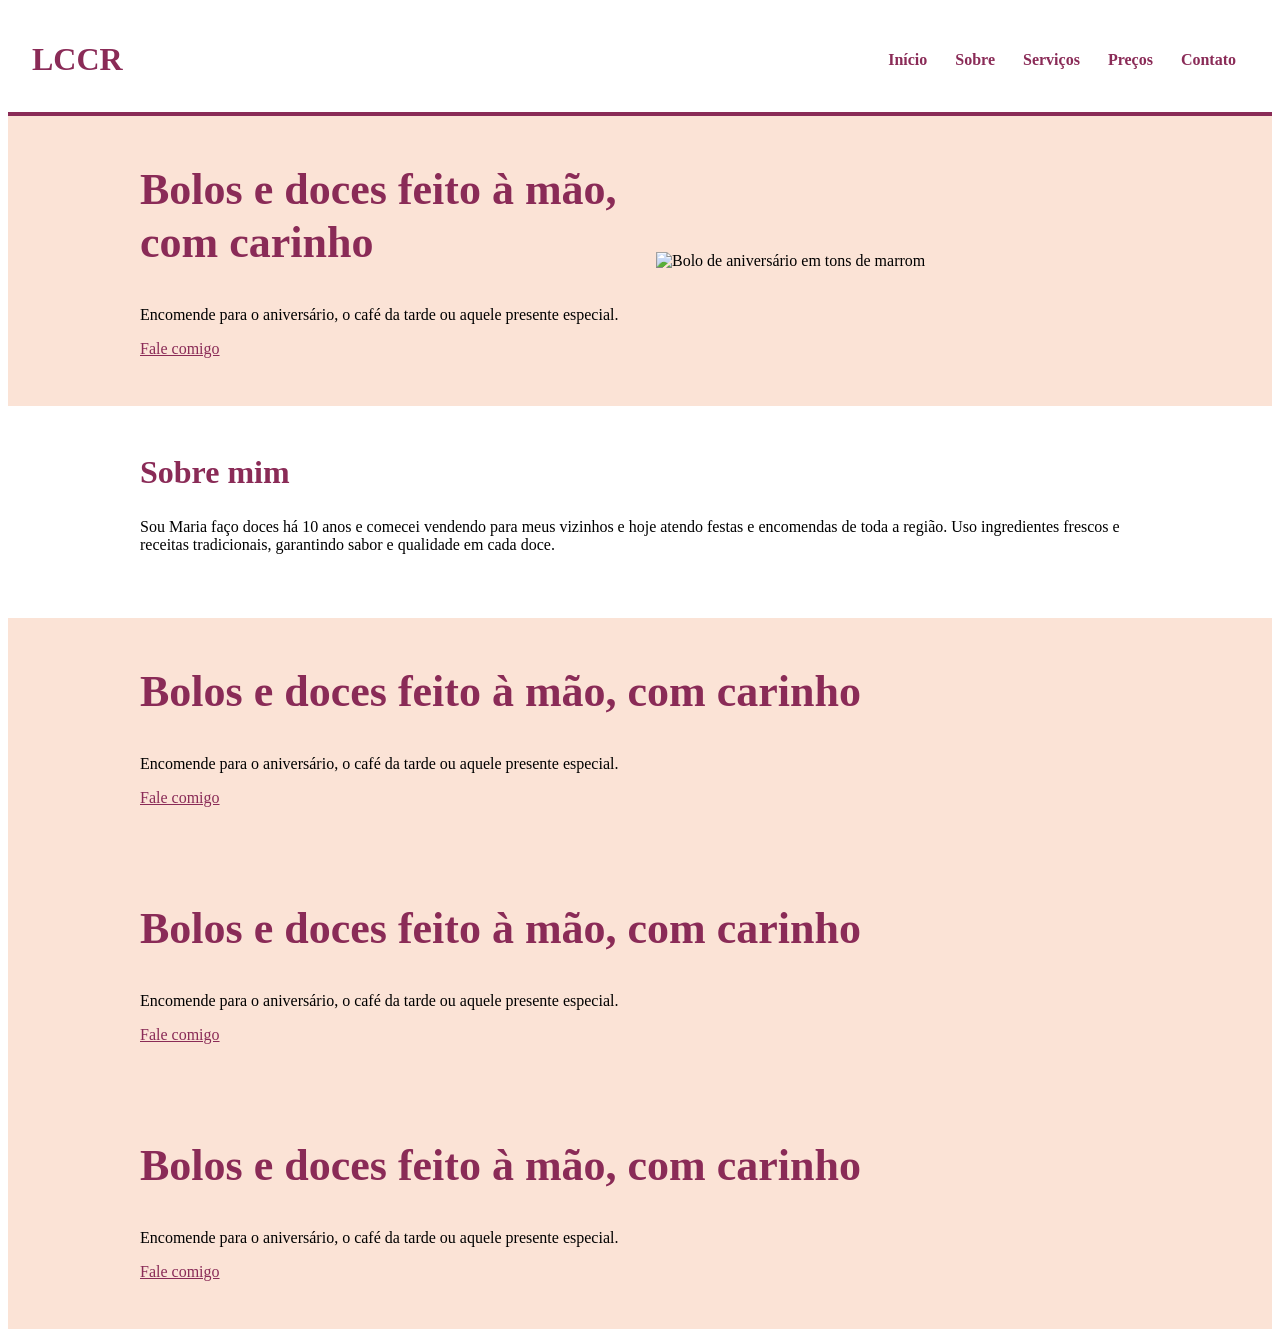
==== CONFEITARIA/doces_Cheyenne.html @ 7fbe3207 "feat: Página Confeitaria" ====
<!DOCTYPE html>
<html lang="pt-BR">
<head>
    <meta charset="UTF-8">
    <meta name="viewport" content="width=device-width, initial-scale=1.0">
    <title>Document</title>
    <link rel="stylesheet" href="style2.css">
</head>
<body>
    <header>
       <h1> LCCR </h1>
        <nav>
            <a href="#home">Início</a>
            <a href="#sobre">Sobre</a>
            <a href="#servicos">Serviços</a>
            <a href="#precos">Preços</a>
            <a href="#contato">Contato</a>
        </nav>
    </header>

    <main>
        <section id="inicio" class="banner">
            <div class="conteudo">
                <div class="banner-texto">
                    <h1>Bolos e doces feito à mão, com carinho</h1>
                    <p>Encomende para o aniversário, o café da tarde ou aquele presente especial.</p>
                    <a class="botao" href="#contato">Fale comigo</a>
                </div>

                <div class="banner-imagem">
                    <img src="/assets/bolo.svg" alt="Bolo de aniversário em tons de marrom" 
                    width="600" height="400"/>
                </div>
            </div>
        </section>

        <section id="sobre">
            <div class="conteudo">
                <h2>Sobre mim</h2>
                <p>
                    Sou Maria faço doces há 10 anos e comecei vendendo para meus vizinhos e hoje atendo festas e encomendas de toda a região.
                    Uso ingredientes frescos e receitas tradicionais, garantindo sabor e qualidade em cada doce. 
                </p>
            </div>
        </section>

        <section id="serviços" class="banner">
            <div class="conteudo">
                <div class="banner-texto">
                    <h1>Bolos e doces feito à mão, com carinho</h1>
                    <p>Encomende para o aniversário, o café da tarde ou aquele presente especial.</p>
                    <a class="botao" href="#contato">Fale comigo</a>
                </div>
            </div>
        </section>

        <section id="preços" class="banner">
            <div class="conteudo">
                <div class="banner-texto">
                    <h1>Bolos e doces feito à mão, com carinho</h1>
                    <p>Encomende para o aniversário, o café da tarde ou aquele presente especial.</p>
                    <a class="botao" href="#contato">Fale comigo</a>
                </div>
            </div>
        </section>

        <section id="contato" class="banner">
            <div class="conteudo">
                <div class="banner-texto">
                    <h1>Bolos e doces feito à mão, com carinho</h1>
                    <p>Encomende para o aniversário, o café da tarde ou aquele presente especial.</p>
                    <a class="botao" href="#contato">Fale comigo</a>
                </div>
            </div>
        </section>

         
    </main>
</body>
</html>
---- CONFEITARIA/style2.css ----
<style>
        /* ---------- AULA 5: tags (cores e fonte da página) ---------- */
        body {
            margin: 0;
            font-family: Arial, Helvetica, sans-serif;
            font-size: 18px;
            line-height: 1.6;
            color: #2b2b2b;
            background-color: #fff7f2;
        }

        h1, h2, h3, .logo {
            font-family: Georgia, "Times New Roman", serif;
            color: #8a2b57;
        }

        h2 {
            font-size: 32px;
            margin-top: 0;
        }

        a {
            color: #8a2b57;
        }

        img {
            max-width: 100%;   /* a imagem nunca passa da largura da tela */
            height: auto;
        }

        section {
            padding: 48px 24px;
        }

        /* guarda o conteúdo num bloco centralizado */
        .conteudo {
            max-width: 1000px;
            margin: 0 auto;
        }

        /* ---------- AULA 5: classes do topo e do banner ---------- */
        header {
            background-color: #ffffff;
            border-bottom: 4px solid #8a2b57;
            padding: 12px 24px;
            display: flex;
            flex-wrap: wrap;
            justify-content: space-between;
            align-items: center;
            gap: 8px;
        }

        .logo {
            font-size: 28px;
            font-weight: bold;
            margin: 0;
        }

        nav a {
            display: inline-block;
            padding: 8px 12px;
            text-decoration: none;
            font-weight: bold;
        }

        nav a:hover {
            background-color: #8a2b57;
            color: #ffffff;
        }

        .banner {
            background-color: #fbe3d6;
        }

        .banner .conteudo {
            display: flex;
            flex-wrap: wrap;
            align-items: center;
            gap: 32px;
        }

        .banner-texto {
            flex: 1 1 320px;
        }

        .banner-imagem {
            flex: 1 1 320px;
        }

        .banner h1 {
            font-size: 44px;
            line-height: 1.2;
            margin-top: 0;
        }
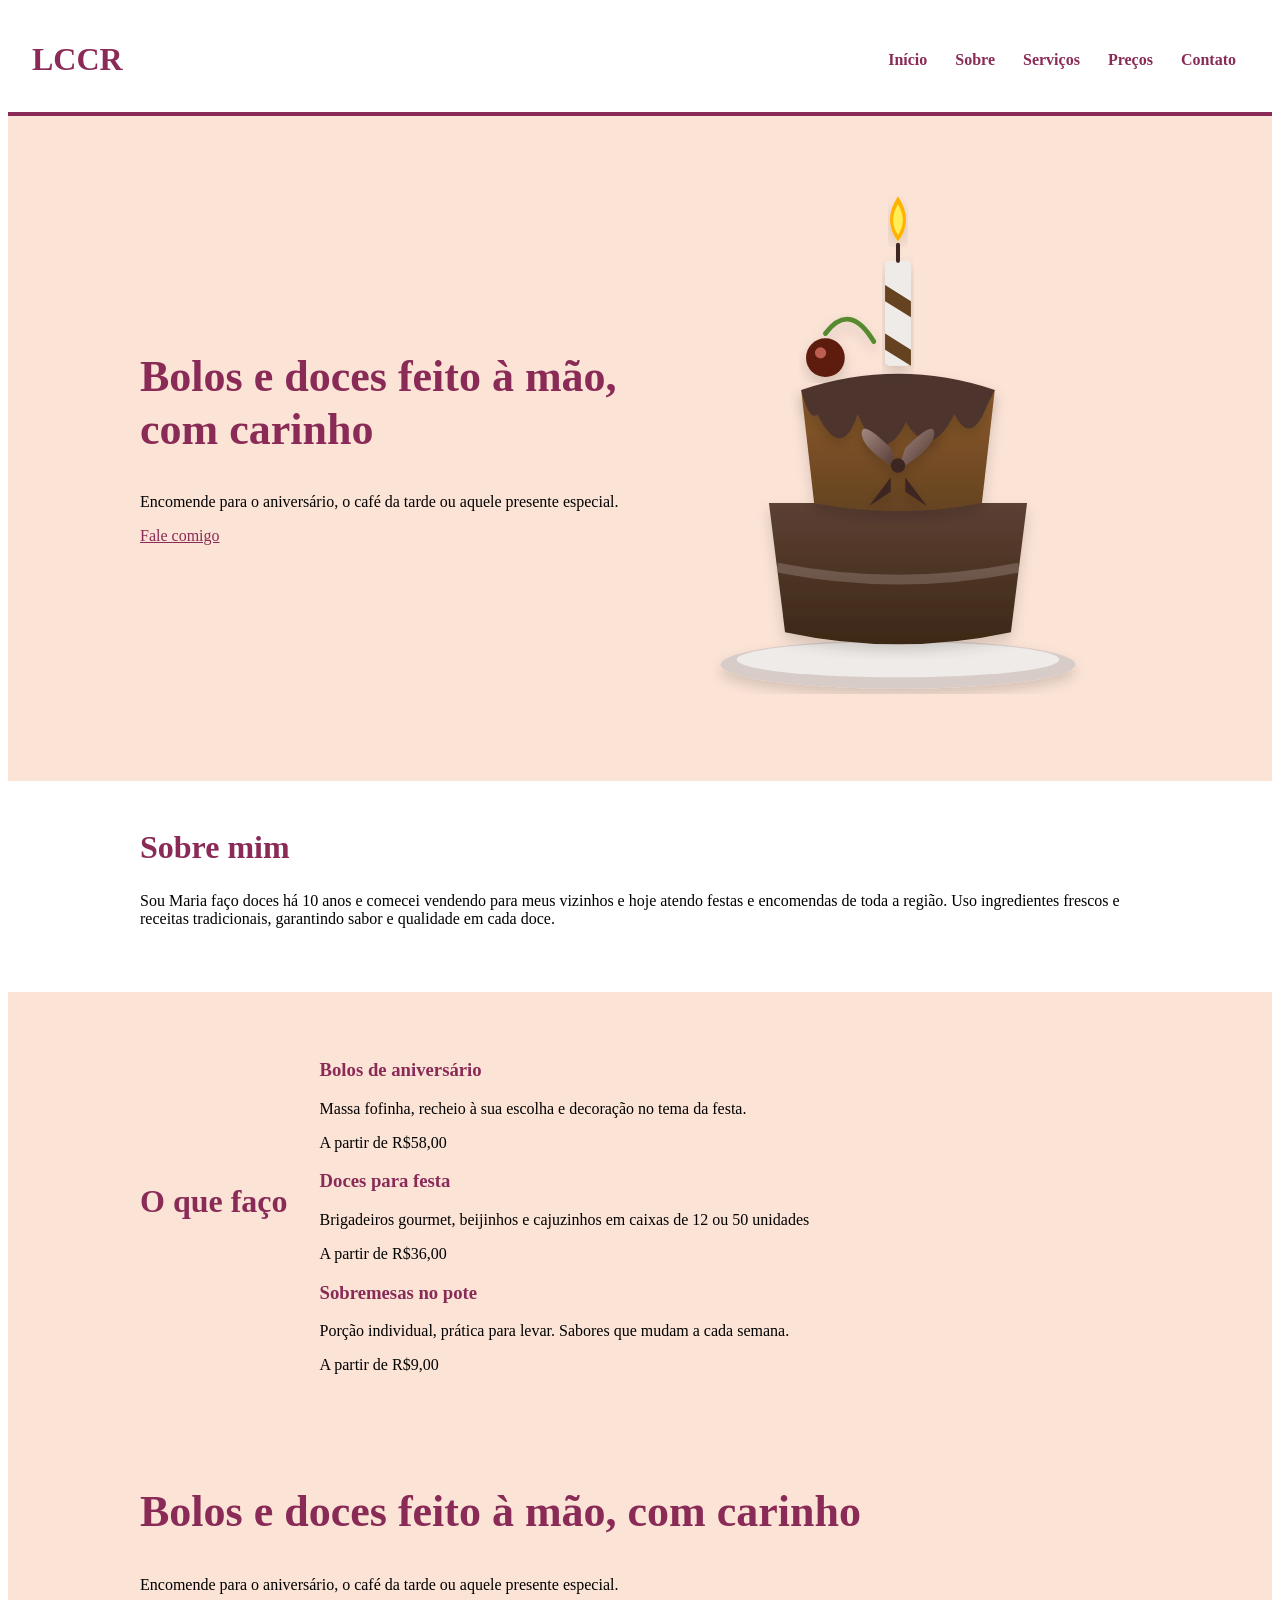
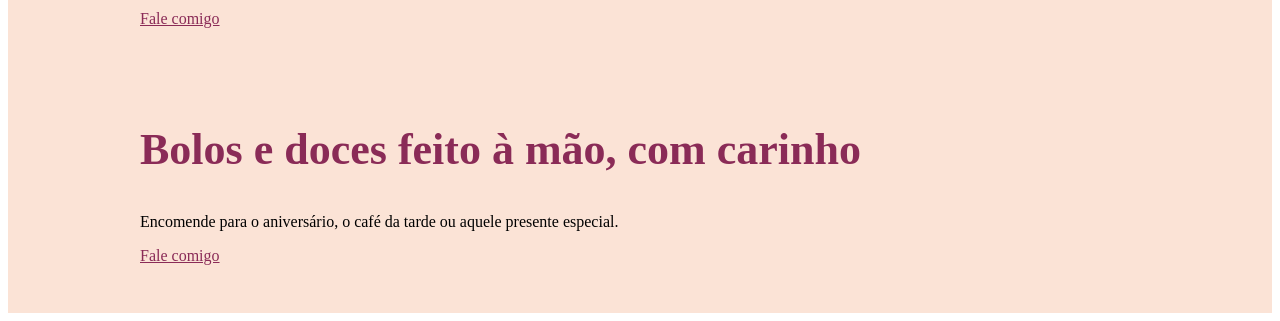
==== commit d4578a6f: "feat: implementação da section servicos" ====
--- a/CONFEITARIA/doces_Cheyenne.html
+++ b/CONFEITARIA/doces_Cheyenne.html
@@ -28,7 +28,7 @@
                 </div>
 
                 <div class="banner-imagem">
-                    <img src="/assets/bolo.svg" alt="Bolo de aniversário em tons de marrom" 
+                    <img src="/CONFEITARIA/assets/bolo.svg" alt="Bolo de aniversário em tons de marrom" 
                     width="600" height="400"/>
                 </div>
             </div>
@@ -46,10 +46,23 @@
 
         <section id="serviços" class="banner">
             <div class="conteudo">
-                <div class="banner-texto">
-                    <h1>Bolos e doces feito à mão, com carinho</h1>
-                    <p>Encomende para o aniversário, o café da tarde ou aquele presente especial.</p>
-                    <a class="botao" href="#contato">Fale comigo</a>
+                <h2>O que faço</h2>
+                <div class="cards">
+                    <article class="card">
+                        <h3>Bolos de aniversário</h3>
+                        <p>Massa fofinha, recheio à sua escolha e decoração no tema da festa.</p>
+                        <p class="card-preço">A partir de R$58,00</p>
+                    </article>
+                    <article class="card">
+                        <h3>Doces para festa</h3>
+                        <p>Brigadeiros gourmet, beijinhos e cajuzinhos em caixas de 12 ou 50 unidades</p>
+                        <p class="card-preço">A partir de R$36,00</p>
+                    </article>
+                    <article class="card">
+                        <h3>Sobremesas no pote</h3>
+                        <p>Porção individual, prática para levar. Sabores que mudam a cada semana.</p>
+                        <p class="card-preço">A partir de R$9,00</p>
+                    </article>
                 </div>
             </div>
         </section>
--- a/CONFEITARIA/style2.css
+++ b/CONFEITARIA/style2.css
@@ -2,11 +2,11 @@
         /* ---------- AULA 5: tags (cores e fonte da página) ---------- */
         body {
             margin: 0;
-            font-family: Arial, Helvetica, sans-serif;
+            font-family: Tahoma, Helvetica, sans-serif;
             font-size: 18px;
             line-height: 1.6;
-            color: #2b2b2b;
-            background-color: #fff7f2;
+            color: #faf9f9;
+            background-color: #d39772;
         }
 
         h1, h2, h3, .logo {
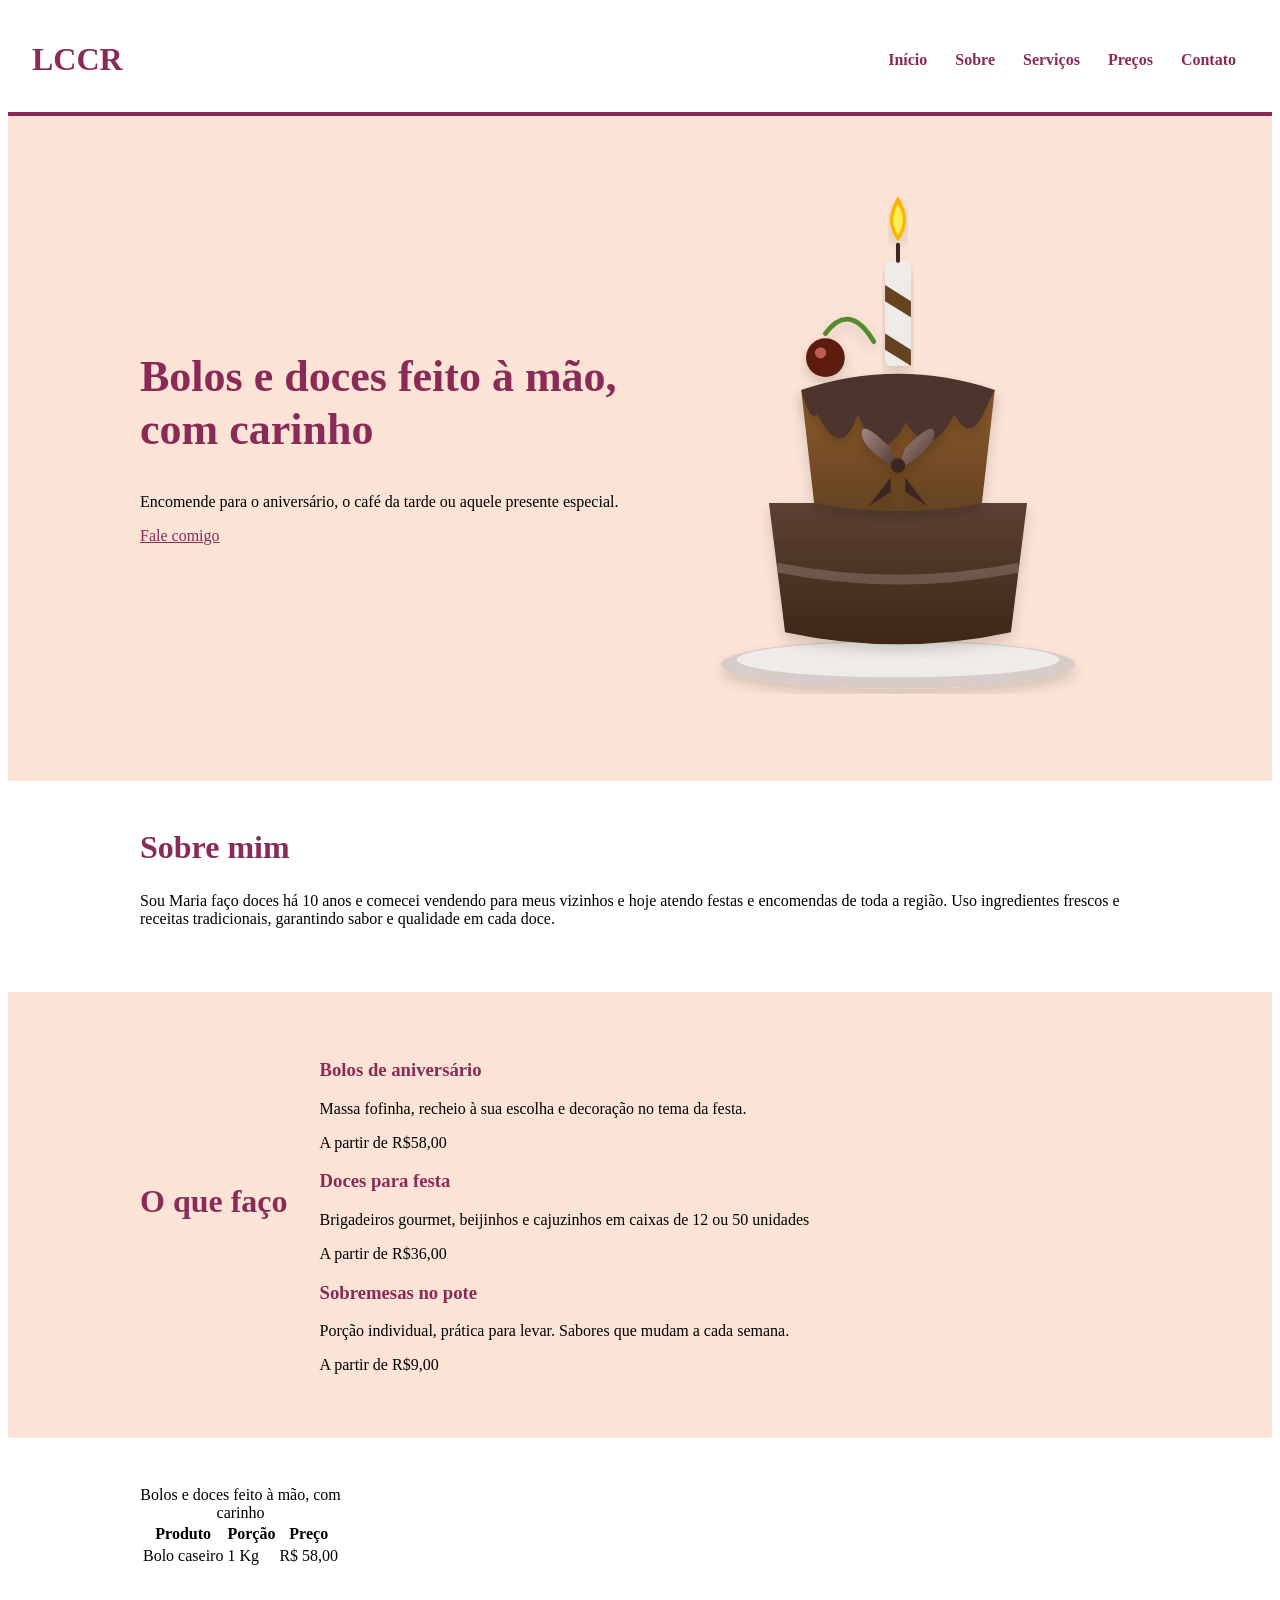
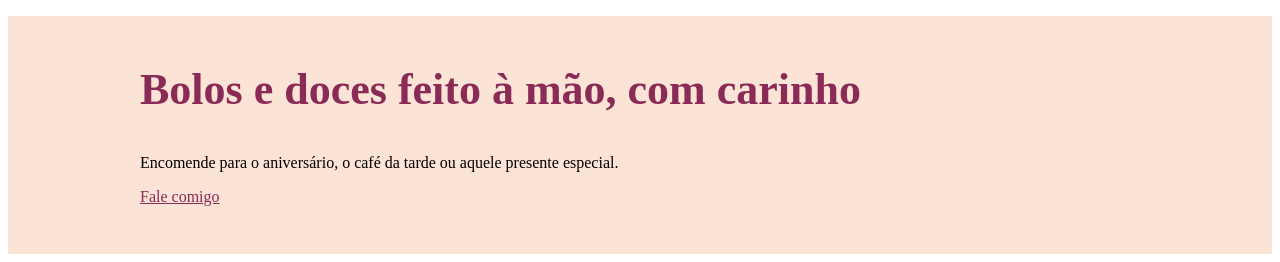
==== commit 4f21c93b: "feat: implementação da section precos" ====
--- a/CONFEITARIA/doces_Cheyenne.html
+++ b/CONFEITARIA/doces_Cheyenne.html
@@ -67,13 +67,25 @@
             </div>
         </section>
 
-        <section id="preços" class="banner">
+        <section id="preços">
             <div class="conteudo">
-                <div class="banner-texto">
-                    <h1>Bolos e doces feito à mão, com carinho</h1>
-                    <p>Encomende para o aniversário, o café da tarde ou aquele presente especial.</p>
-                    <a class="botao" href="#contato">Fale comigo</a>
-                </div>
+                <table class="tabela">
+                    <caption>Bolos e doces feito à mão, com carinho</caption>
+                    <tread>
+                        <tr>
+                            <th scope="col">Produto</th>
+                            <th scope="col">Porção</th>
+                            <th scope="col">Preço</th>
+                        </tr>
+                    </tread>
+                    <tbody>
+                        <tr>
+                            <td>Bolo caseiro</td>
+                            <td>1 Kg</td>
+                            <td>R$ 58,00</td>
+                        </tr>
+                    </tbody>
+                </table>     
             </div>
         </section>
 
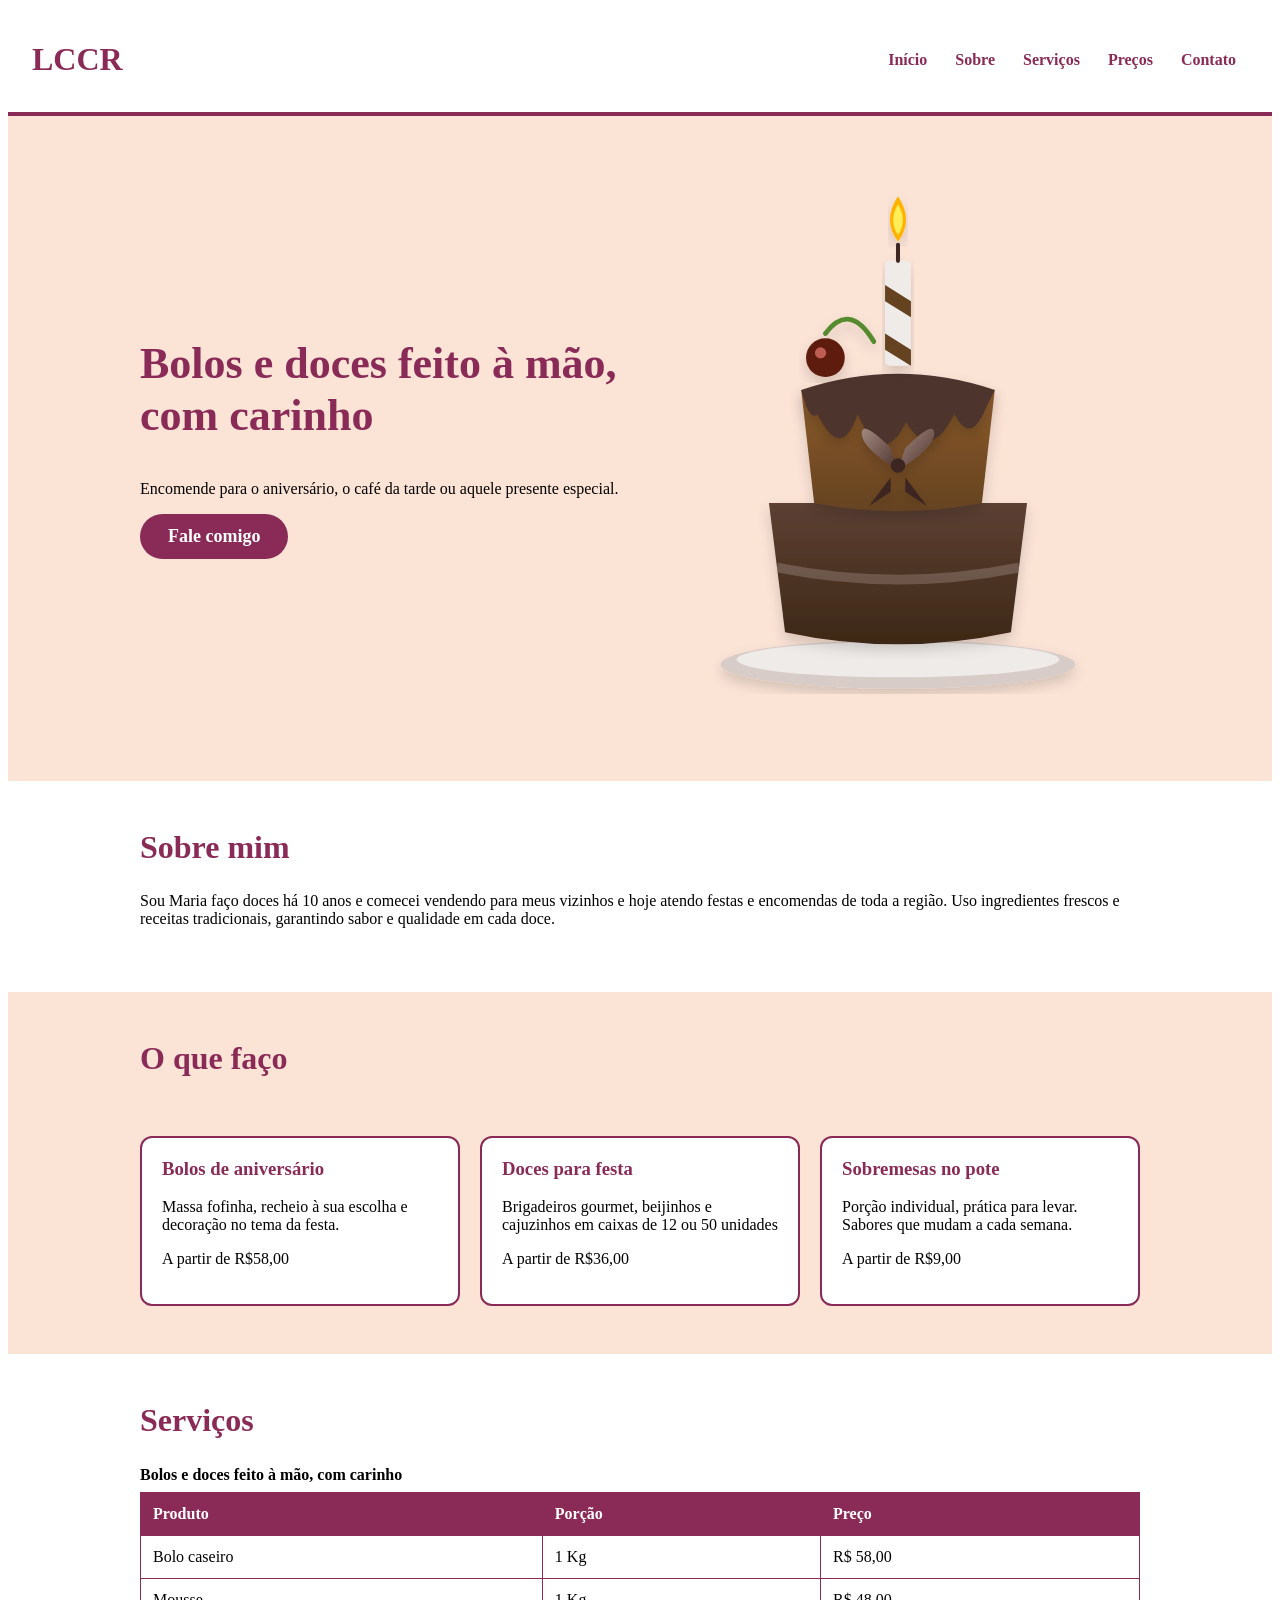
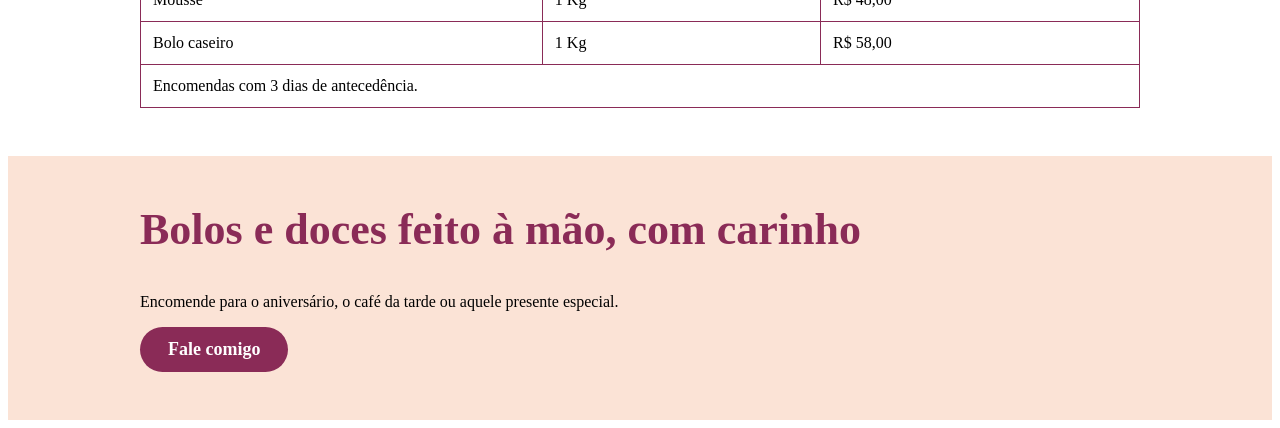
==== commit c32f64e4: "feat: implementação da section preços e css" ====
--- a/CONFEITARIA/doces_Cheyenne.html
+++ b/CONFEITARIA/doces_Cheyenne.html
@@ -69,22 +69,38 @@
 
         <section id="preços">
             <div class="conteudo">
+                <h2>Serviços</h2>
                 <table class="tabela">
                     <caption>Bolos e doces feito à mão, com carinho</caption>
-                    <tread>
+                    <thead>
                         <tr>
                             <th scope="col">Produto</th>
                             <th scope="col">Porção</th>
                             <th scope="col">Preço</th>
                         </tr>
-                    </tread>
+                    </thead>
                     <tbody>
                         <tr>
                             <td>Bolo caseiro</td>
                             <td>1 Kg</td>
                             <td>R$ 58,00</td>
                         </tr>
+                        <tr>
+                            <td>Mousse</td>
+                            <td>1 Kg</td>
+                            <td>R$ 48,00</td>
+                        </tr>
+                        <tr>
+                            <td>Bolo caseiro</td>
+                            <td>1 Kg</td>
+                            <td>R$ 58,00</td>
+                        </tr>
                     </tbody>
+                    <tfoot>
+                        <tr>
+                            <td colspan="3">Encomendas com 3 dias de antecedência.</td>
+                        </tr>
+                    </tfoot>
                 </table>     
             </div>
         </section>
@@ -97,9 +113,7 @@
                     <a class="botao" href="#contato">Fale comigo</a>
                 </div>
             </div>
-        </section>
-
-         
+        </section>         
     </main>
 </body>
 </html>
--- a/CONFEITARIA/style2.css
+++ b/CONFEITARIA/style2.css
@@ -10,7 +10,7 @@
         }
 
         h1, h2, h3, .logo {
-            font-family: Georgia, "Times New Roman", serif;
+            font-family: Georgia, "Tahoma", serif;
             color: #8a2b57;
         }
 
@@ -91,4 +91,77 @@
             font-size: 44px;
             line-height: 1.2;
             margin-top: 0;
+        }
+
+        .botao {
+            display: inline-block;
+            background-color: #8a2b57;
+            color: #ffffff;
+            padding: 12px 28px;
+            border-radius: 30px;
+            text-decoration: none;
+            font-weight: bold;
+            border: none;
+            font-size: 18px;
+            cursor: pointer;
+        }
+
+        .botao:hover {
+            background-color: #5e1a3b;
+        }
+
+        .cards {
+            display: flex;
+            flex-wrap: wrap;
+            gap: 20px;
+        }
+
+        .card {
+            flex: 1 1 250px;
+            background-color: #ffffff;
+            border: 2px solid #8a2b57;
+            border-radius: 12px;
+            padding: 20px;
+        }
+
+        .card h3 {
+            margin-top: 0;
+        }
+
+        .card-preco {
+            font-weight: bold;
+            color: #8a2b57;
+        }
+
+        /* ---------- AULA 6: tabela de preços ---------- */
+        .tabela {
+            width: 100%;
+            border-collapse: collapse;
+            background-color: #ffffff;
+        }
+
+        .tabela th {
+            background-color: #8a2b57;
+            color: #ffffff;
+            text-align: left;
+        }
+
+        .tabela th,
+        .tabela td {
+            padding: 12px;
+            border: 1px solid #8a2b57;
+        }
+
+        .tabela td:last-child {
+            white-space: nowrap;   /* o preço não quebra de linha */
+        }
+
+        .tabela tbody tr:hover {
+            background-color: #fbe3d6;
+        }
+
+        .tabela caption {
+            text-align: left;
+            padding-bottom: 8px;
+            font-weight: bold;
         }
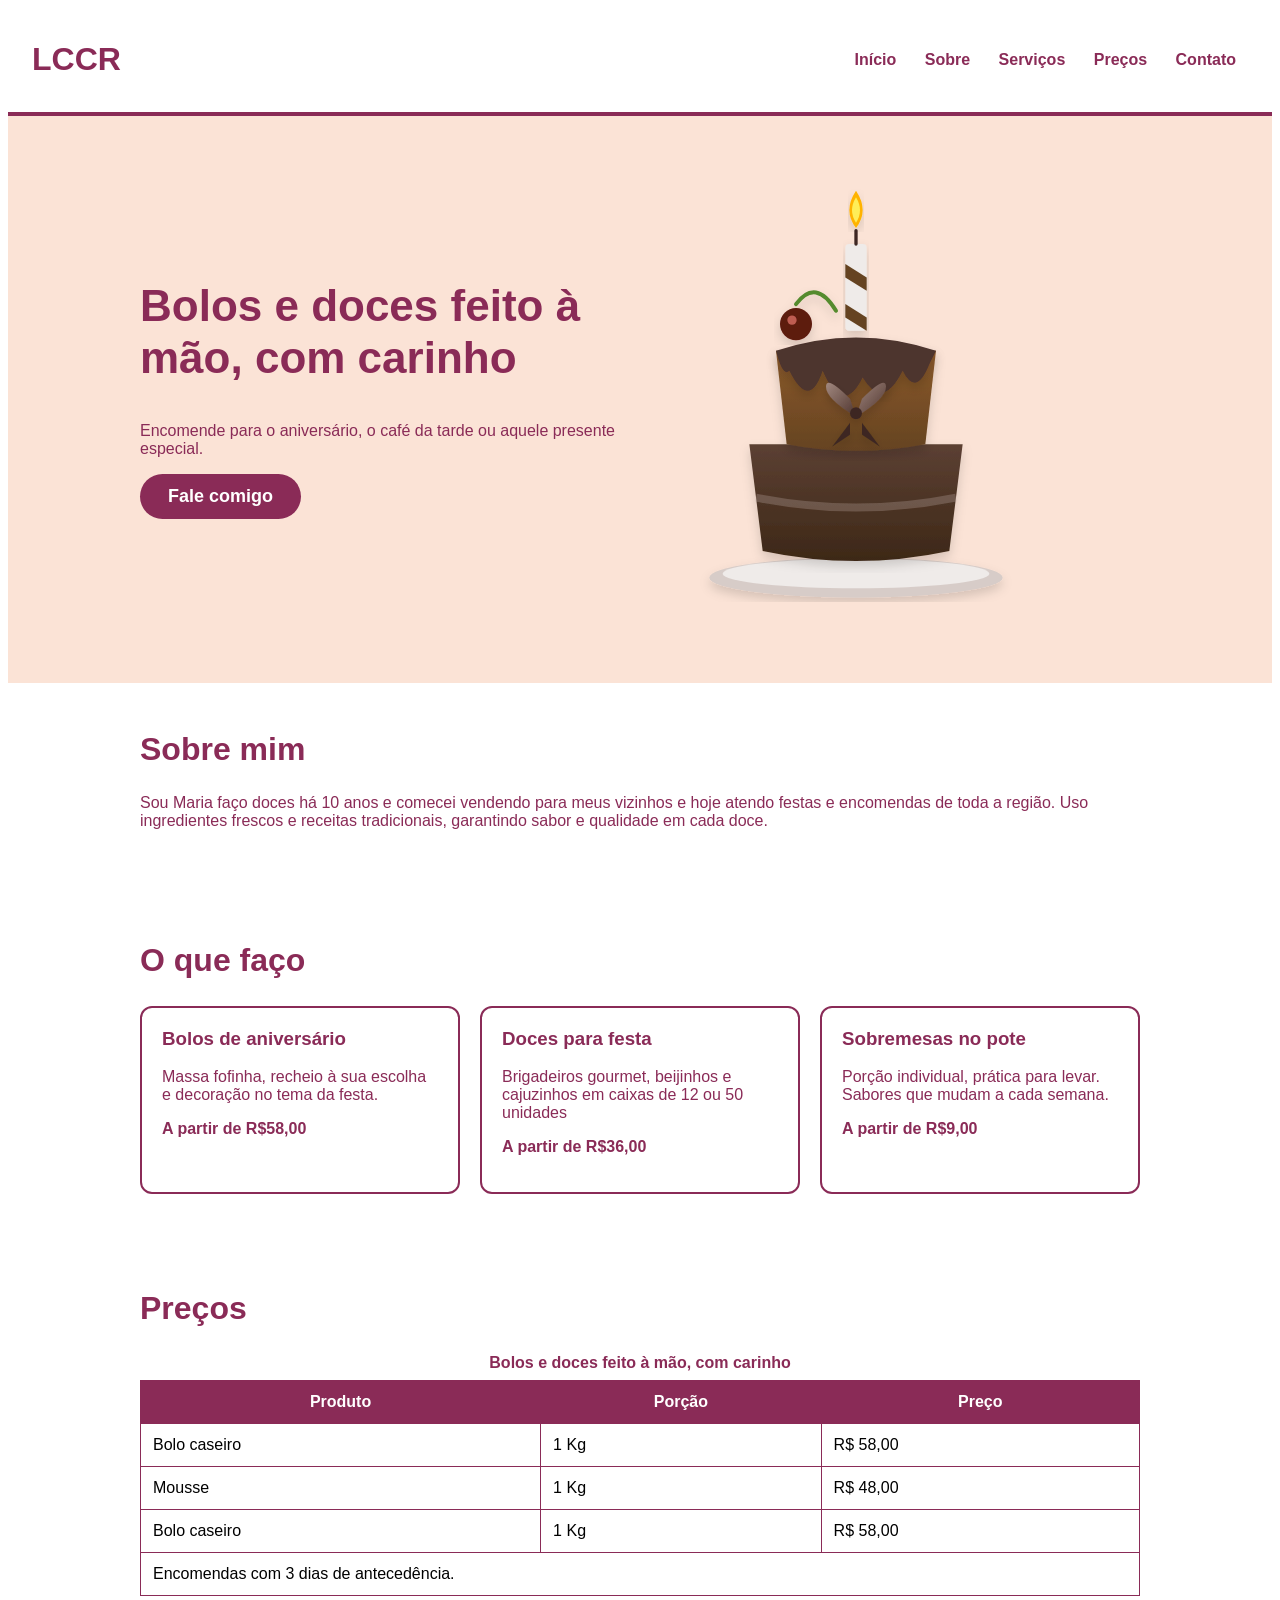
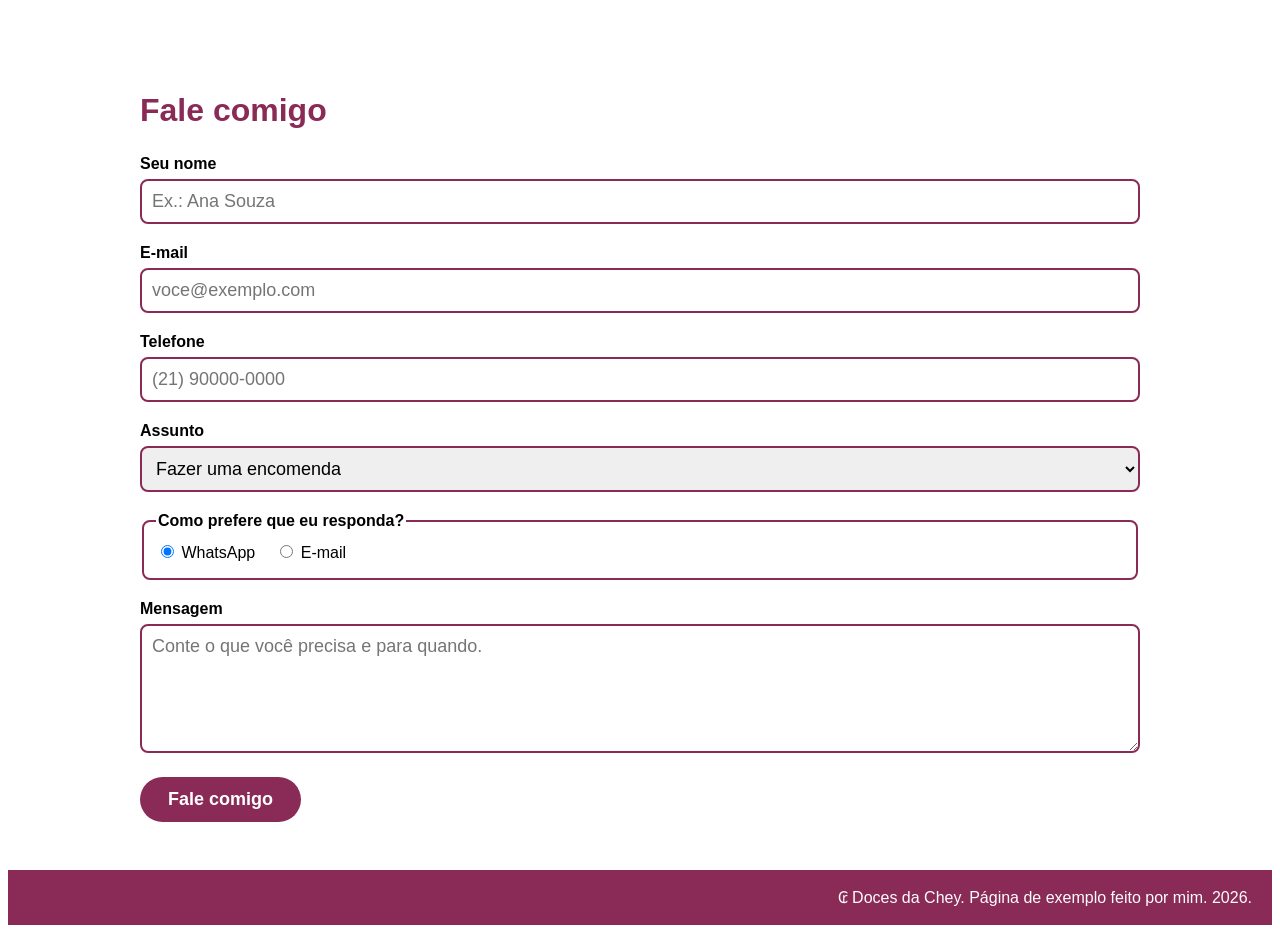
==== commit 3db16d6b: "feat: Finalizando pagina em html" ====
--- a/CONFEITARIA/doces_Cheyenne.html
+++ b/CONFEITARIA/doces_Cheyenne.html
@@ -1,14 +1,16 @@
 <!DOCTYPE html>
 <html lang="pt-BR">
+
 <head>
     <meta charset="UTF-8">
     <meta name="viewport" content="width=device-width, initial-scale=1.0">
     <title>Document</title>
     <link rel="stylesheet" href="style2.css">
 </head>
+
 <body>
     <header>
-       <h1> LCCR </h1>
+        <h1> LCCR </h1>
         <nav>
             <a href="#home">Início</a>
             <a href="#sobre">Sobre</a>
@@ -28,8 +30,8 @@
                 </div>
 
                 <div class="banner-imagem">
-                    <img src="/CONFEITARIA/assets/bolo.svg" alt="Bolo de aniversário em tons de marrom" 
-                    width="600" height="400"/>
+                    <img src="/CONFEITARIA/assets/bolo.svg" alt="Bolo de aniversário em tons de marrom" width="400"
+                        height="400">
                 </div>
             </div>
         </section>
@@ -38,38 +40,39 @@
             <div class="conteudo">
                 <h2>Sobre mim</h2>
                 <p>
-                    Sou Maria faço doces há 10 anos e comecei vendendo para meus vizinhos e hoje atendo festas e encomendas de toda a região.
-                    Uso ingredientes frescos e receitas tradicionais, garantindo sabor e qualidade em cada doce. 
+                    Sou Maria faço doces há 10 anos e comecei vendendo para meus vizinhos e hoje atendo festas e
+                    encomendas de toda a região.
+                    Uso ingredientes frescos e receitas tradicionais, garantindo sabor e qualidade em cada doce.
                 </p>
             </div>
         </section>
 
-        <section id="serviços" class="banner">
+        <section id="servicos">
             <div class="conteudo">
                 <h2>O que faço</h2>
                 <div class="cards">
                     <article class="card">
                         <h3>Bolos de aniversário</h3>
                         <p>Massa fofinha, recheio à sua escolha e decoração no tema da festa.</p>
-                        <p class="card-preço">A partir de R$58,00</p>
+                        <p class="card-preco">A partir de R$58,00</p>
                     </article>
                     <article class="card">
                         <h3>Doces para festa</h3>
                         <p>Brigadeiros gourmet, beijinhos e cajuzinhos em caixas de 12 ou 50 unidades</p>
-                        <p class="card-preço">A partir de R$36,00</p>
+                        <p class="card-preco">A partir de R$36,00</p>
                     </article>
                     <article class="card">
                         <h3>Sobremesas no pote</h3>
                         <p>Porção individual, prática para levar. Sabores que mudam a cada semana.</p>
-                        <p class="card-preço">A partir de R$9,00</p>
+                        <p class="card-preco">A partir de R$9,00</p>
                     </article>
                 </div>
             </div>
         </section>
 
-        <section id="preços">
+        <section id="precos">
             <div class="conteudo">
-                <h2>Serviços</h2>
+                <h2>Preços</h2>
                 <table class="tabela">
                     <caption>Bolos e doces feito à mão, com carinho</caption>
                     <thead>
@@ -101,19 +104,54 @@
                             <td colspan="3">Encomendas com 3 dias de antecedência.</td>
                         </tr>
                     </tfoot>
-                </table>     
+                </table>
             </div>
         </section>
 
-        <section id="contato" class="banner">
+        <section id="contato" class="contato">
             <div class="conteudo">
-                <div class="banner-texto">
-                    <h1>Bolos e doces feito à mão, com carinho</h1>
-                    <p>Encomende para o aniversário, o café da tarde ou aquele presente especial.</p>
+                <h2>Fale comigo</h2>
+                <form action="#" method="get">
+                    <div class="campo">
+                        <label for="nome">Seu nome</label>
+                        <input type="text" id="nome" name="nome" placeholder="Ex.: Ana Souza" required>
+                    </div>
+                    <div class="campo">
+                        <label for="email">E-mail</label>
+                        <input type="email" id="email" name="email" placeholder="voce@exemplo.com" required>
+                    </div>
+                    <div class="campo">
+                        <label for="telefone">Telefone</label>
+                        <input type="tel" id="telefone" name="telefone" placeholder="(21) 90000-0000">
+                    </div>
+                    <div class="campo">
+                        <label for="assunto">Assunto</label>
+                        <select id="assunto" name="assunto">
+                            <option value="encomenda">Fazer uma encomenda</option>
+                            <option value="orcamento">Pedir um orçamento</option>
+                            <option value="duvida">Tirar uma dúvida</option>
+                        </select>
+                    </div>
+
+                    <fieldset class="campo">
+                        <legend>Como prefere que eu responda?</legend>
+                        <label class="opcao"><input type="radio" name="resposta" value="whatsapp" checked>
+                            WhatsApp</label>
+                        <label class="opcao"><input type="radio" name="resposta" value="email"> E-mail</label>
+                    </fieldset>
+
+                    <div class="campo">
+                        <label for="mensagem">Mensagem</label>
+                        <textarea id="mensagem" name="mensagem" rows="5"
+                            placeholder="Conte o que você precisa e para quando."></textarea>
+                    </div>
                     <a class="botao" href="#contato">Fale comigo</a>
-                </div>
             </div>
-        </section>         
+        </section>
     </main>
+    <footer>
+        <p>₢ Doces da Chey. Página de exemplo feito por mim. 2026.</p>
+    </footer>
 </body>
+
 </html>
--- a/CONFEITARIA/style2.css
+++ b/CONFEITARIA/style2.css
@@ -2,15 +2,15 @@
         /* ---------- AULA 5: tags (cores e fonte da página) ---------- */
         body {
             margin: 0;
-            font-family: Tahoma, Helvetica, sans-serif;
+            font-family: 'Segoe UI', Tahoma, Geneva, Verdana, sans-serif;
             font-size: 18px;
             line-height: 1.6;
             color: #faf9f9;
             background-color: #d39772;
         }
 
-        h1, h2, h3, .logo {
-            font-family: Georgia, "Tahoma", serif;
+        p, h1, h2, h3, .logo {
+            font-family: 'Segoe UI', Tahoma, Geneva, Verdana, sans-serif;
             color: #8a2b57;
         }
 
@@ -30,6 +30,7 @@
 
         section {
             padding: 48px 24px;
+        
         }
 
         /* guarda o conteúdo num bloco centralizado */
@@ -40,6 +41,7 @@
 
         /* ---------- AULA 5: classes do topo e do banner ---------- */
         header {
+            font-family: 'Segoe UI', Tahoma, Geneva, Verdana, sans-serif;
             background-color: #ffffff;
             border-bottom: 4px solid #8a2b57;
             padding: 12px 24px;
@@ -100,6 +102,7 @@
             padding: 12px 28px;
             border-radius: 30px;
             text-decoration: none;
+            font-family: 'Segoe UI', Tahoma, Geneva, Verdana, sans-serif;
             font-weight: bold;
             border: none;
             font-size: 18px;
@@ -135,15 +138,17 @@
 
         /* ---------- AULA 6: tabela de preços ---------- */
         .tabela {
+            font-family: 'Segoe UI', Tahoma, Geneva, Verdana, sans-serif;
             width: 100%;
             border-collapse: collapse;
             background-color: #ffffff;
         }
 
         .tabela th {
+            font-family: 'Segoe UI', Tahoma, Geneva, Verdana, sans-serif;
             background-color: #8a2b57;
             color: #ffffff;
-            text-align: left;
+            text-align: center;
         }
 
         .tabela th,
@@ -161,7 +166,69 @@
         }
 
         .tabela caption {
-            text-align: left;
+            font-family: Verdana, Geneva, Tahoma, sans-serif;
+            text-align: center;
             padding-bottom: 8px;
             font-weight: bold;
-        }+            color: #8a2b57;
+        }
+        .campo {
+            margin-bottom: 20px;
+        }
+
+        .campo label, legend 
+        {
+            display: block;
+            font-family: 'Segoe UI', Tahoma, Geneva, Verdana, sans-serif;
+            font-weight: bold;
+            margin-bottom: 6px;
+        }
+
+        .campo input[type="text"],
+        .campo input[type="email"],
+        .campo input[type="tel"],
+        .campo select,
+        .campo textarea {
+            width: 100%;
+            box-sizing: border-box;
+            padding: 10px;
+            font-size: 18px;
+            border: 2px solid #8a2b57;
+            border-radius: 8px;
+            font-family: 'Segoe UI', Tahoma, Geneva, Verdana, sans-serif;
+        }
+
+        fieldset {
+            border: 2px solid #8a2b57;
+            border-radius: 8px;
+        }
+
+        .campo label.opcao {
+            display: inline-block;
+            font-weight: normal;
+            margin-right: 16px;
+        }
+
+        /* contorno visível para quem navega só com a tecla Tab */
+        a:focus,
+        input:focus,
+        select:focus,
+        textarea:focus,
+        button:focus {
+            outline: 4px solid #1b4dd8;
+            outline-offset: 2px;
+        }
+
+        /* ---------- rodapé ---------- */
+        footer {
+            background-color: #8a2b57;
+            color: #fcfcfc;
+            text-align: right;
+            padding: 18px 20px;
+        }
+        footer p {
+            margin: 0;
+            color: #fcfcfc;
+        }
+    
+</style>
